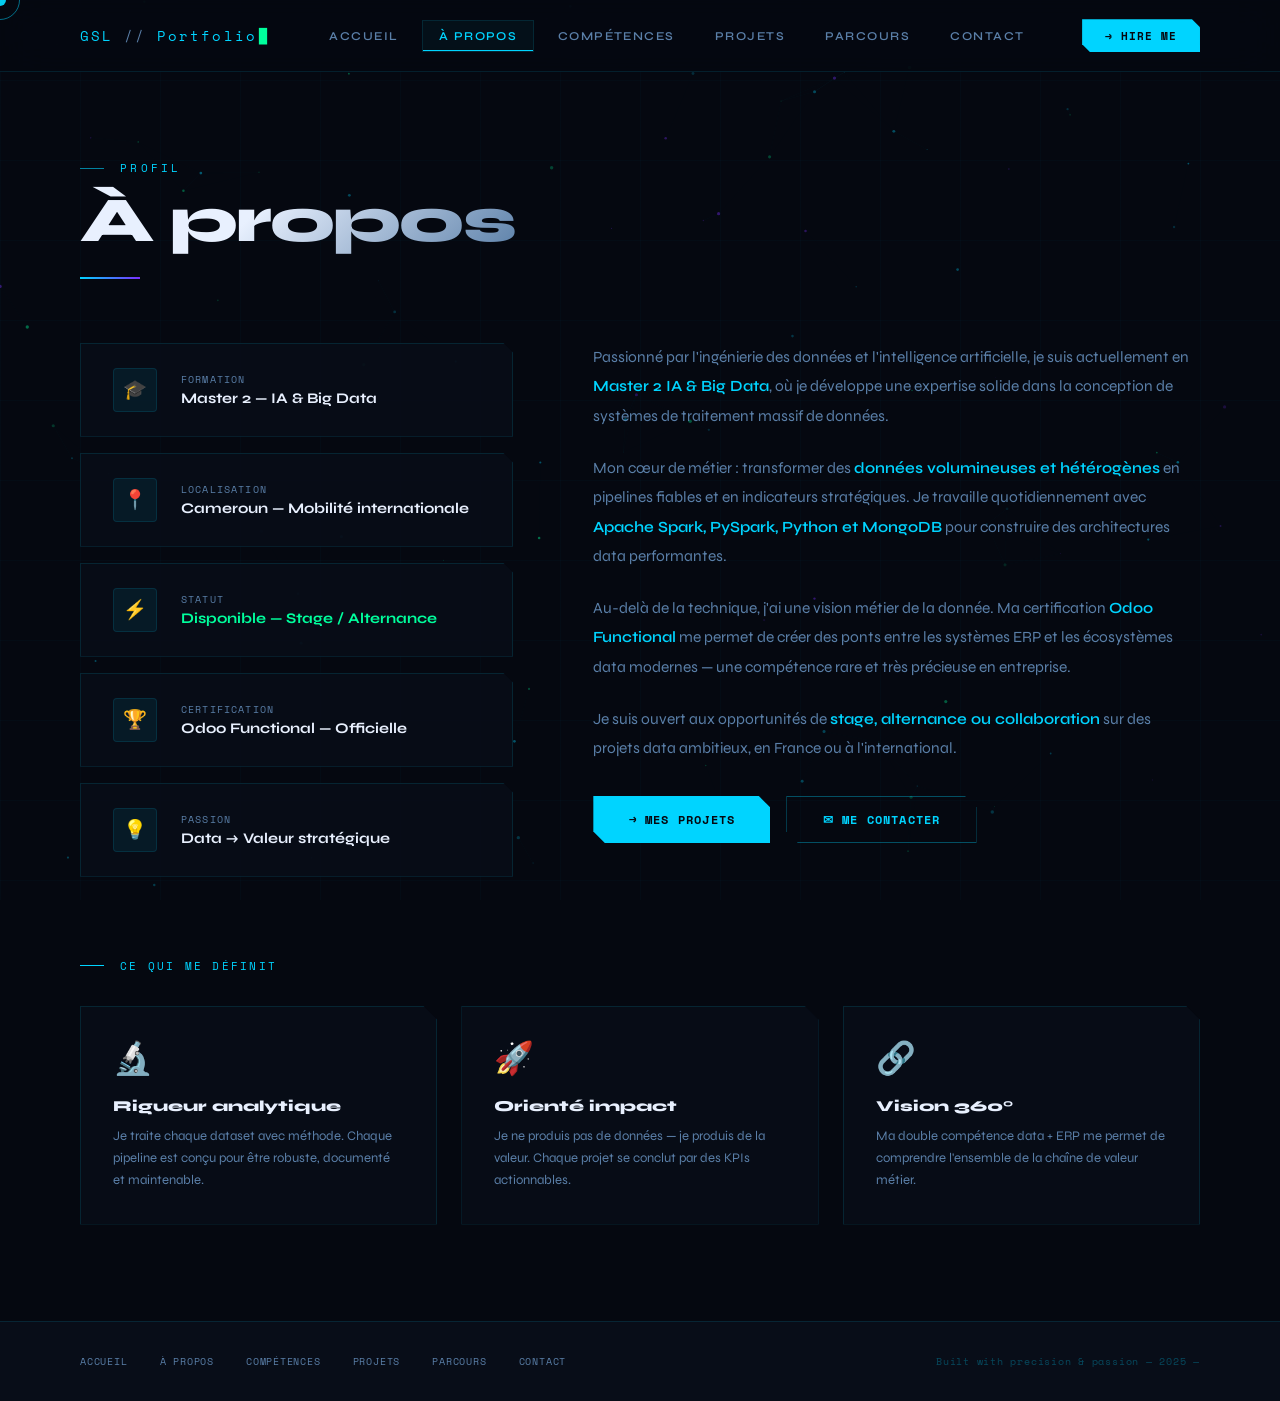
==== about.html @ a73e98d7 "Initial commit: Mon Portfolio" ====
<!DOCTYPE html>
<html lang="fr">
<head>
<meta charset="UTF-8">
<meta name="viewport" content="width=device-width, initial-scale=1.0">
<title>À propos — GEUTUI SAINT LOIC</title>
<link href="https://fonts.googleapis.com/css2?family=Space+Mono:wght@400;700&family=Syne:wght@400;600;700;800&display=swap" rel="stylesheet">
<link rel="stylesheet" href="shared.css">
<style>
.about-grid { display:grid; grid-template-columns:1fr 1.4fr; gap:5rem; align-items:start; margin-bottom:5rem; }
.about-cards { display:flex; flex-direction:column; gap:1rem; }
.about-card { background:var(--card); border:1px solid var(--border); padding:1.5rem 2rem; display:flex; align-items:center; gap:1.5rem; clip-path:polygon(0 0,calc(100% - 10px) 0,100% 10px,100% 100%,0 100%); transition:all .4s; }
.about-card:hover { border-color:rgba(0,212,255,.4); transform:translateX(8px); }
.about-card-icon { width:44px; height:44px; background:rgba(0,212,255,.07); border:1px solid var(--border); display:flex; align-items:center; justify-content:center; flex-shrink:0; font-size:1.2rem; border-radius:4px; }
.about-card-label { font-family:'Space Mono',monospace; font-size:.6rem; color:var(--muted); text-transform:uppercase; letter-spacing:.12em; }
.about-card-value { font-size:.92rem; font-weight:700; margin-top:.2rem; }
.about-text-block p { font-size:.97rem; color:var(--muted); line-height:1.9; margin-bottom:1.4rem; }
.about-text-block p strong { color:var(--accent); font-weight:600; }
.about-text-block p:last-child { margin-bottom:0; }

.about-values { margin-top:4rem; }
.values-title { font-family:'Space Mono',monospace; font-size:.7rem; color:var(--accent); letter-spacing:.2em; text-transform:uppercase; margin-bottom:2rem; display:flex; align-items:center; gap:1rem; }
.values-title::before { content:''; width:24px; height:1px; background:var(--accent); }
.values-grid { display:grid; grid-template-columns:repeat(3,1fr); gap:1.5rem; }
.value-card { background:var(--card); border:1px solid var(--border); padding:2rem; clip-path:polygon(0 0,calc(100% - 14px) 0,100% 14px,100% 100%,0 100%); transition:all .35s; position:relative; overflow:hidden; }
.value-card::after { content:''; position:absolute; top:0; left:0; right:0; height:2px; background:linear-gradient(90deg,var(--accent),transparent); opacity:0; transition:opacity .3s; }
.value-card:hover { border-color:rgba(0,212,255,.35); transform:translateY(-5px); }
.value-card:hover::after { opacity:1; }
.value-icon { font-size:2rem; margin-bottom:1.2rem; }
.value-name { font-size:.95rem; font-weight:800; margin-bottom:.6rem; }
.value-desc { font-size:.82rem; color:var(--muted); line-height:1.7; }

@media(max-width:1024px) { .about-grid{grid-template-columns:1fr;gap:2.5rem;} .values-grid{grid-template-columns:1fr 1fr;} }
@media(max-width:600px) { .values-grid{grid-template-columns:1fr;} }
</style>
</head>
<body>
<div id="cursor"></div>
<div id="cursor-ring"></div>
<div id="scroll-progress"></div>
<canvas id="bg-canvas"></canvas>
<div class="grid-overlay"></div>

<nav id="navbar">
  <a href="index.html" class="nav-logo">GSL<span style="color:var(--muted)"> // </span>Portfolio</a>
  <div class="nav-links">
    <a href="index.html">Accueil</a>
    <a href="about.html" class="active">À propos</a>
    <a href="skills.html">Compétences</a>
    <a href="projects.html">Projets</a>
    <a href="parcours.html">Parcours</a>
    <a href="contact.html">Contact</a>
  </div>
  <a href="mailto:geutuiloic@gmail.com" class="nav-cta">→ Hire me</a>
</nav>

<div class="page-header">
  <div class="page-header-label">Profil</div>
  <h1 class="page-header-title"><span class="grad">À propos</span></h1>
  <div class="page-header-line"></div>
</div>

<main>
  <div class="about-grid">
    <div class="about-cards">
      <div class="about-card reveal">
        <div class="about-card-icon">🎓</div>
        <div><div class="about-card-label">Formation</div><div class="about-card-value">Master 2 — IA & Big Data</div></div>
      </div>
      <div class="about-card reveal">
        <div class="about-card-icon">📍</div>
        <div><div class="about-card-label">Localisation</div><div class="about-card-value">Cameroun — Mobilité internationale</div></div>
      </div>
      <div class="about-card reveal">
        <div class="about-card-icon">⚡</div>
        <div><div class="about-card-label">Statut</div><div class="about-card-value" style="color:var(--accent3)">Disponible — Stage / Alternance</div></div>
      </div>
      <div class="about-card reveal">
        <div class="about-card-icon">🏆</div>
        <div><div class="about-card-label">Certification</div><div class="about-card-value">Odoo Functional — Officielle</div></div>
      </div>
      <div class="about-card reveal">
        <div class="about-card-icon">💡</div>
        <div><div class="about-card-label">Passion</div><div class="about-card-value">Data → Valeur stratégique</div></div>
      </div>
    </div>
    <div class="about-text-block reveal-right">
      <p>Passionné par l'ingénierie des données et l'intelligence artificielle, je suis actuellement en <strong>Master 2 IA & Big Data</strong>, où je développe une expertise solide dans la conception de systèmes de traitement massif de données.</p>
      <p>Mon cœur de métier : transformer des <strong>données volumineuses et hétérogènes</strong> en pipelines fiables et en indicateurs stratégiques. Je travaille quotidiennement avec <strong>Apache Spark, PySpark, Python et MongoDB</strong> pour construire des architectures data performantes.</p>
      <p>Au-delà de la technique, j'ai une vision métier de la donnée. Ma certification <strong>Odoo Functional</strong> me permet de créer des ponts entre les systèmes ERP et les écosystèmes data modernes — une compétence rare et très précieuse en entreprise.</p>
      <p>Je suis ouvert aux opportunités de <strong>stage, alternance ou collaboration</strong> sur des projets data ambitieux, en France ou à l'international.</p>
      <div style="margin-top:2rem;display:flex;gap:1rem;flex-wrap:wrap;">
        <a href="projects.html" class="btn-primary">→ Mes projets</a>
        <a href="contact.html" class="btn-secondary">✉ Me contacter</a>
      </div>
    </div>
  </div>

  <div class="about-values">
    <div class="values-title">Ce qui me définit</div>
    <div class="values-grid">
      <div class="value-card reveal">
        <div class="value-icon">🔬</div>
        <div class="value-name">Rigueur analytique</div>
        <div class="value-desc">Je traite chaque dataset avec méthode. Chaque pipeline est conçu pour être robuste, documenté et maintenable.</div>
      </div>
      <div class="value-card reveal">
        <div class="value-icon">🚀</div>
        <div class="value-name">Orienté impact</div>
        <div class="value-desc">Je ne produis pas de données — je produis de la valeur. Chaque projet se conclut par des KPIs actionnables.</div>
      </div>
      <div class="value-card reveal">
        <div class="value-icon">🔗</div>
        <div class="value-name">Vision 360°</div>
        <div class="value-desc">Ma double compétence data + ERP me permet de comprendre l'ensemble de la chaîne de valeur métier.</div>
      </div>
    </div>
  </div>
</main>

<footer>
  <div class="footer-links">
    <a href="index.html">Accueil</a><a href="about.html">À propos</a><a href="skills.html">Compétences</a>
    <a href="projects.html">Projets</a><a href="parcours.html">Parcours</a><a href="contact.html">Contact</a>
  </div>
  <div class="footer-copy">Built with precision & passion — 2025 —</div>
</footer>
<script src="shared.js"></script>
</body>
</html>
---- shared.css ----
:root {
  --bg: #050810;
  --bg2: #080d18;
  --bg3: #0c1422;
  --accent: #00d4ff;
  --accent2: #7b2fff;
  --accent3: #00ff9d;
  --accent4: #ff6b35;
  --text: #e8f0fe;
  --muted: #5a7fa8;
  --border: rgba(0,212,255,0.12);
  --card: rgba(8,13,24,0.95);
}

*, *::before, *::after { margin:0; padding:0; box-sizing:border-box; }
html { scroll-behavior: smooth; }
body {
  background: var(--bg);
  color: var(--text);
  font-family: 'Syne', sans-serif;
  overflow-x: hidden;
  cursor: none;
  min-height: 100vh;
  display: flex;
  flex-direction: column;
}

/* CURSOR */
#cursor { position:fixed; width:12px; height:12px; background:var(--accent); border-radius:50%; pointer-events:none; z-index:9999; transform:translate(-50%,-50%); mix-blend-mode:difference; transition:width .3s,height .3s,background .3s; }
#cursor-ring { position:fixed; width:40px; height:40px; border:1px solid rgba(0,212,255,0.5); border-radius:50%; pointer-events:none; z-index:9998; transform:translate(-50%,-50%); transition:width .4s,height .4s,border-color .3s; }
body:has(a:hover) #cursor, body:has(button:hover) #cursor { width:20px; height:20px; }
body:has(a:hover) #cursor-ring, body:has(button:hover) #cursor-ring { width:60px; height:60px; border-color:rgba(0,255,157,0.5); }

/* CANVAS */
#bg-canvas { position:fixed; inset:0; z-index:0; pointer-events:none; }
.grid-overlay { position:fixed; inset:0; background-image:linear-gradient(rgba(0,212,255,0.022) 1px,transparent 1px),linear-gradient(90deg,rgba(0,212,255,0.022) 1px,transparent 1px); background-size:80px 80px; pointer-events:none; z-index:0; }

/* SCROLL PROGRESS */
#scroll-progress { position:fixed; top:0; left:0; height:2px; background:linear-gradient(90deg,var(--accent),var(--accent2),var(--accent3)); z-index:9997; width:0%; transition:width .1s; }

/* NAV */
nav { position:fixed; top:0; left:0; right:0; display:flex; align-items:center; justify-content:space-between; padding:1.2rem 5rem; background:rgba(5,8,16,0.85); backdrop-filter:blur(24px) saturate(180%); border-bottom:1px solid var(--border); z-index:1000; transition:padding .3s; }
nav.scrolled { padding:.8rem 5rem; }
.nav-logo { font-family:'Space Mono',monospace; font-size:.85rem; color:var(--accent); letter-spacing:.15em; text-decoration:none; position:relative; }
.nav-logo::after { content:'▊'; animation:cursor-blink 1s infinite; margin-left:2px; color:var(--accent3); }
@keyframes cursor-blink { 0%,100%{opacity:1} 50%{opacity:0} }
.nav-links { display:flex; gap:.4rem; }
.nav-links a { text-decoration:none; color:var(--muted); font-size:.75rem; letter-spacing:.12em; text-transform:uppercase; font-weight:600; padding:.5rem 1rem; border:1px solid transparent; transition:all .3s; position:relative; }
.nav-links a::after { content:''; position:absolute; bottom:0; left:0; width:0; height:1px; background:var(--accent); transition:width .3s; }
.nav-links a:hover { color:var(--accent); }
.nav-links a:hover::after, .nav-links a.active::after { width:100%; }
.nav-links a.active { color:var(--accent); border-color:var(--border); background:rgba(0,212,255,0.04); }
.nav-cta { font-family:'Space Mono',monospace; font-size:.7rem; color:var(--bg); background:var(--accent); padding:.5rem 1.4rem; letter-spacing:.1em; text-transform:uppercase; text-decoration:none; font-weight:700; clip-path:polygon(0 0,calc(100% - 8px) 0,100% 8px,100% 100%,8px 100%,0 calc(100% - 8px)); transition:all .3s; }
.nav-cta:hover { background:var(--accent3); transform:translateY(-1px); }

/* PAGE HEADER */
.page-header { padding: 10rem 5rem 4rem; position:relative; z-index:1; }
.page-header-label { font-family:'Space Mono',monospace; font-size:.68rem; color:var(--accent); letter-spacing:.3em; text-transform:uppercase; margin-bottom:.8rem; display:flex; align-items:center; gap:1rem; }
.page-header-label::before { content:''; width:24px; height:1px; background:var(--accent); opacity:.6; }
.page-header-title { font-size:clamp(2.5rem,5vw,4rem); font-weight:800; line-height:1; letter-spacing:-.03em; }
.page-header-title .grad { background:linear-gradient(135deg,var(--text) 40%,var(--muted) 100%); -webkit-background-clip:text; -webkit-text-fill-color:transparent; background-clip:text; }
.page-header-line { width:60px; height:2px; background:linear-gradient(90deg,var(--accent),var(--accent2)); margin-top:1.5rem; }

/* MAIN */
main { flex:1; position:relative; z-index:1; padding:0 5rem 6rem; }

/* FOOTER */
footer { border-top:1px solid var(--border); padding:2rem 5rem; display:flex; justify-content:space-between; align-items:center; position:relative; z-index:1; background:var(--bg2); }
.footer-links { display:flex; gap:2rem; }
.footer-links a { font-family:'Space Mono',monospace; font-size:.62rem; color:var(--muted); text-decoration:none; letter-spacing:.08em; text-transform:uppercase; transition:color .3s; }
.footer-links a:hover { color:var(--accent); }
.footer-copy { font-family:'Space Mono',monospace; font-size:.6rem; color:rgba(0,212,255,.3); letter-spacing:.08em; }

/* ANIMATIONS */
@keyframes fadeInUp { from{opacity:0;transform:translateY(28px)} to{opacity:1;transform:translateY(0)} }
.reveal { opacity:0; transform:translateY(36px); transition:opacity .8s ease,transform .8s ease; }
.reveal.visible { opacity:1; transform:translateY(0); }
.reveal-left { opacity:0; transform:translateX(-30px); transition:opacity .8s ease,transform .8s ease; }
.reveal-left.visible { opacity:1; transform:translateX(0); }
.reveal-right { opacity:0; transform:translateX(30px); transition:opacity .8s ease,transform .8s ease; }
.reveal-right.visible { opacity:1; transform:translateX(0); }

/* TAGS */
.tag { font-family:'Space Mono',monospace; font-size:.6rem; padding:.22rem .65rem; border:1px solid rgba(0,212,255,.2); color:var(--muted); border-radius:2px; transition:all .25s; cursor:default; }
.tag:hover { color:var(--accent); border-color:rgba(0,212,255,.5); background:rgba(0,212,255,.04); }
.stack-tag { font-family:'Space Mono',monospace; font-size:.62rem; padding:.3rem .75rem; background:rgba(123,47,255,.08); border:1px solid rgba(123,47,255,.2); color:#b08aff; border-radius:2px; transition:all .25s; }
.stack-tag:hover { background:rgba(123,47,255,.15); border-color:rgba(123,47,255,.4); }

/* SCROLLBAR */
::-webkit-scrollbar { width:4px; }
::-webkit-scrollbar-track { background:var(--bg); }
::-webkit-scrollbar-thumb { background:linear-gradient(var(--accent),var(--accent2)); border-radius:2px; }

/* BTN */
.btn-primary { display:inline-flex; align-items:center; gap:.6rem; background:var(--accent); color:var(--bg); padding:.9rem 2.2rem; font-family:'Space Mono',monospace; font-size:.75rem; font-weight:700; letter-spacing:.1em; text-decoration:none; text-transform:uppercase; clip-path:polygon(0 0,calc(100% - 12px) 0,100% 12px,100% 100%,12px 100%,0 calc(100% - 12px)); transition:all .3s; position:relative; overflow:hidden; }
.btn-primary:hover { background:var(--accent3); transform:translateY(-3px); box-shadow:0 10px 30px rgba(0,212,255,.3); }
.btn-secondary { display:inline-flex; align-items:center; gap:.6rem; background:transparent; color:var(--accent); padding:.9rem 2.2rem; font-family:'Space Mono',monospace; font-size:.75rem; font-weight:700; letter-spacing:.1em; text-decoration:none; text-transform:uppercase; border:1px solid rgba(0,212,255,.35); clip-path:polygon(0 0,calc(100% - 12px) 0,100% 12px,100% 100%,12px 100%,0 calc(100% - 12px)); transition:all .3s; }
.btn-secondary:hover { border-color:var(--accent); background:rgba(0,212,255,.08); transform:translateY(-3px); }

/* CARD */
.glass-card { background:var(--card); border:1px solid var(--border); transition:all .35s; }
.glass-card:hover { border-color:rgba(0,212,255,.35); }

@media(max-width:1024px) {
  nav { padding:1rem 2rem; }
  nav.scrolled { padding:.8rem 2rem; }
  .page-header { padding:8rem 2rem 3rem; }
  main { padding:0 2rem 4rem; }
  footer { flex-direction:column; gap:1rem; padding:1.5rem 2rem; text-align:center; }
  .footer-links { flex-wrap:wrap; justify-content:center; gap:1rem; }
}
@media(max-width:600px) {
  .nav-links { display:none; }
}
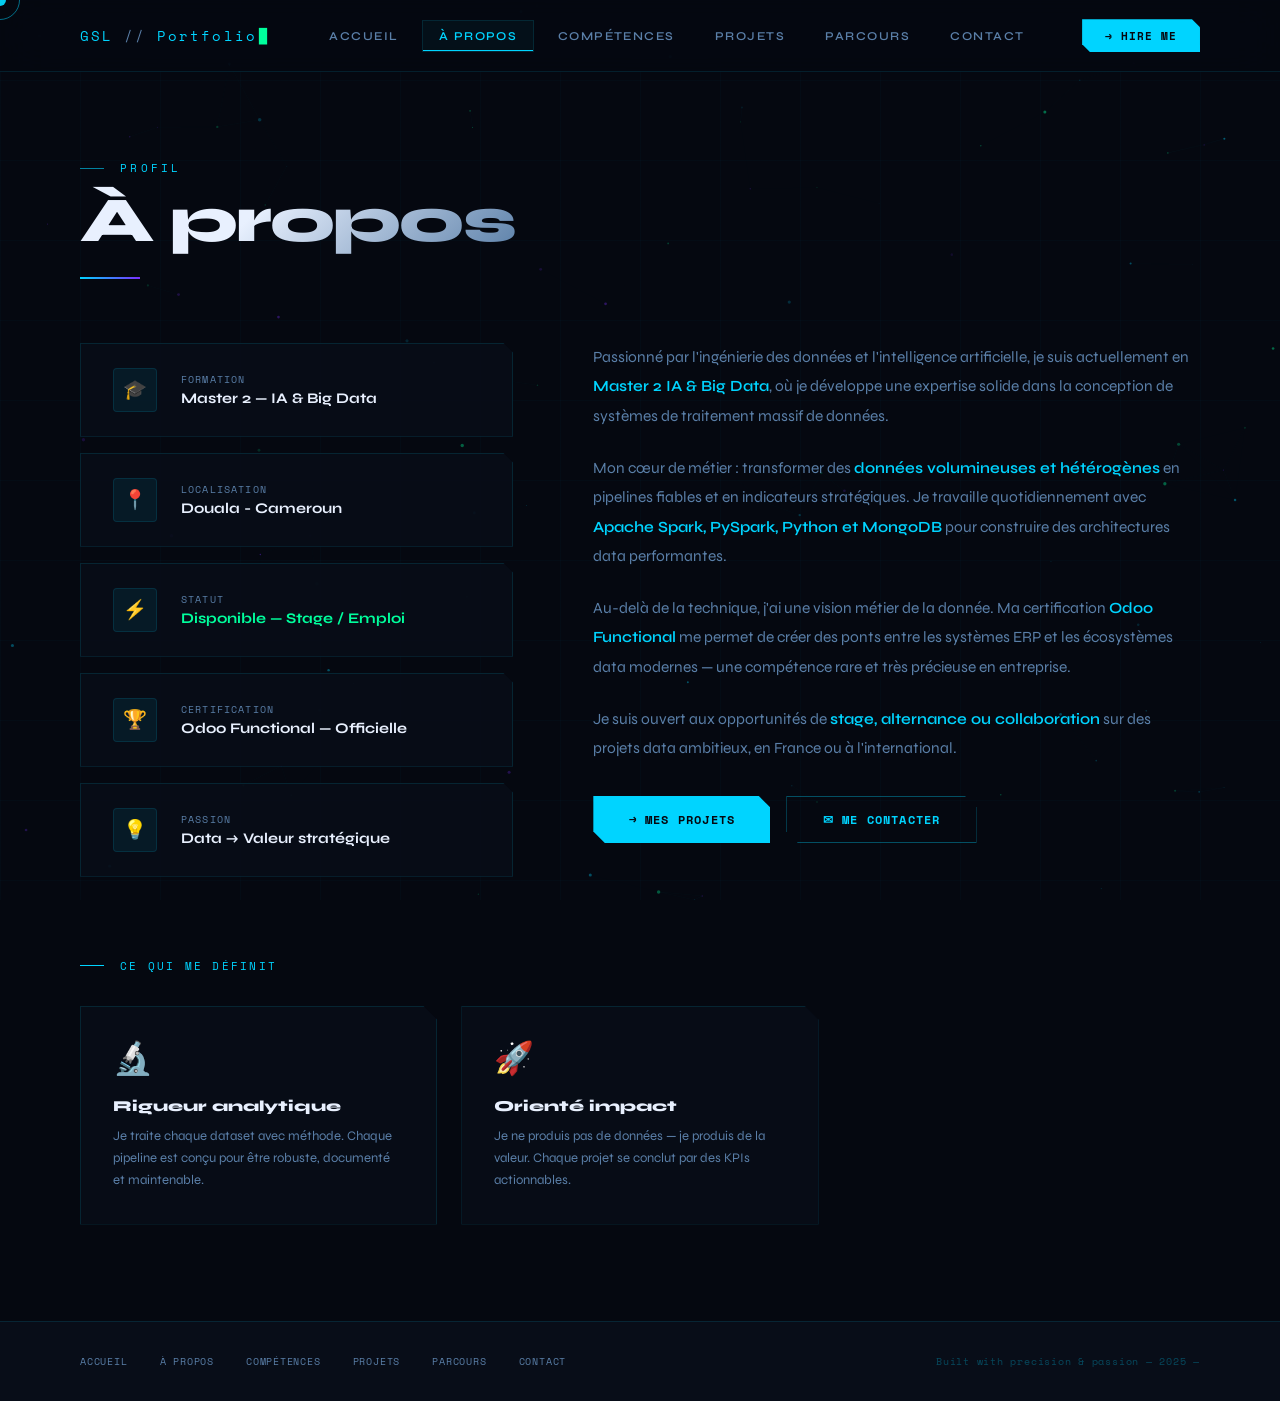
==== commit 2d49dce0: "Mise à jour" ====
--- a/about.html
+++ b/about.html
@@ -69,11 +69,11 @@
       </div>
       <div class="about-card reveal">
         <div class="about-card-icon">📍</div>
-        <div><div class="about-card-label">Localisation</div><div class="about-card-value">Cameroun — Mobilité internationale</div></div>
+        <div><div class="about-card-label">Localisation</div><div class="about-card-value">Douala - Cameroun</div></div>
       </div>
       <div class="about-card reveal">
         <div class="about-card-icon">⚡</div>
-        <div><div class="about-card-label">Statut</div><div class="about-card-value" style="color:var(--accent3)">Disponible — Stage / Alternance</div></div>
+        <div><div class="about-card-label">Statut</div><div class="about-card-value" style="color:var(--accent3)">Disponible — Stage / Emploi</div></div>
       </div>
       <div class="about-card reveal">
         <div class="about-card-icon">🏆</div>
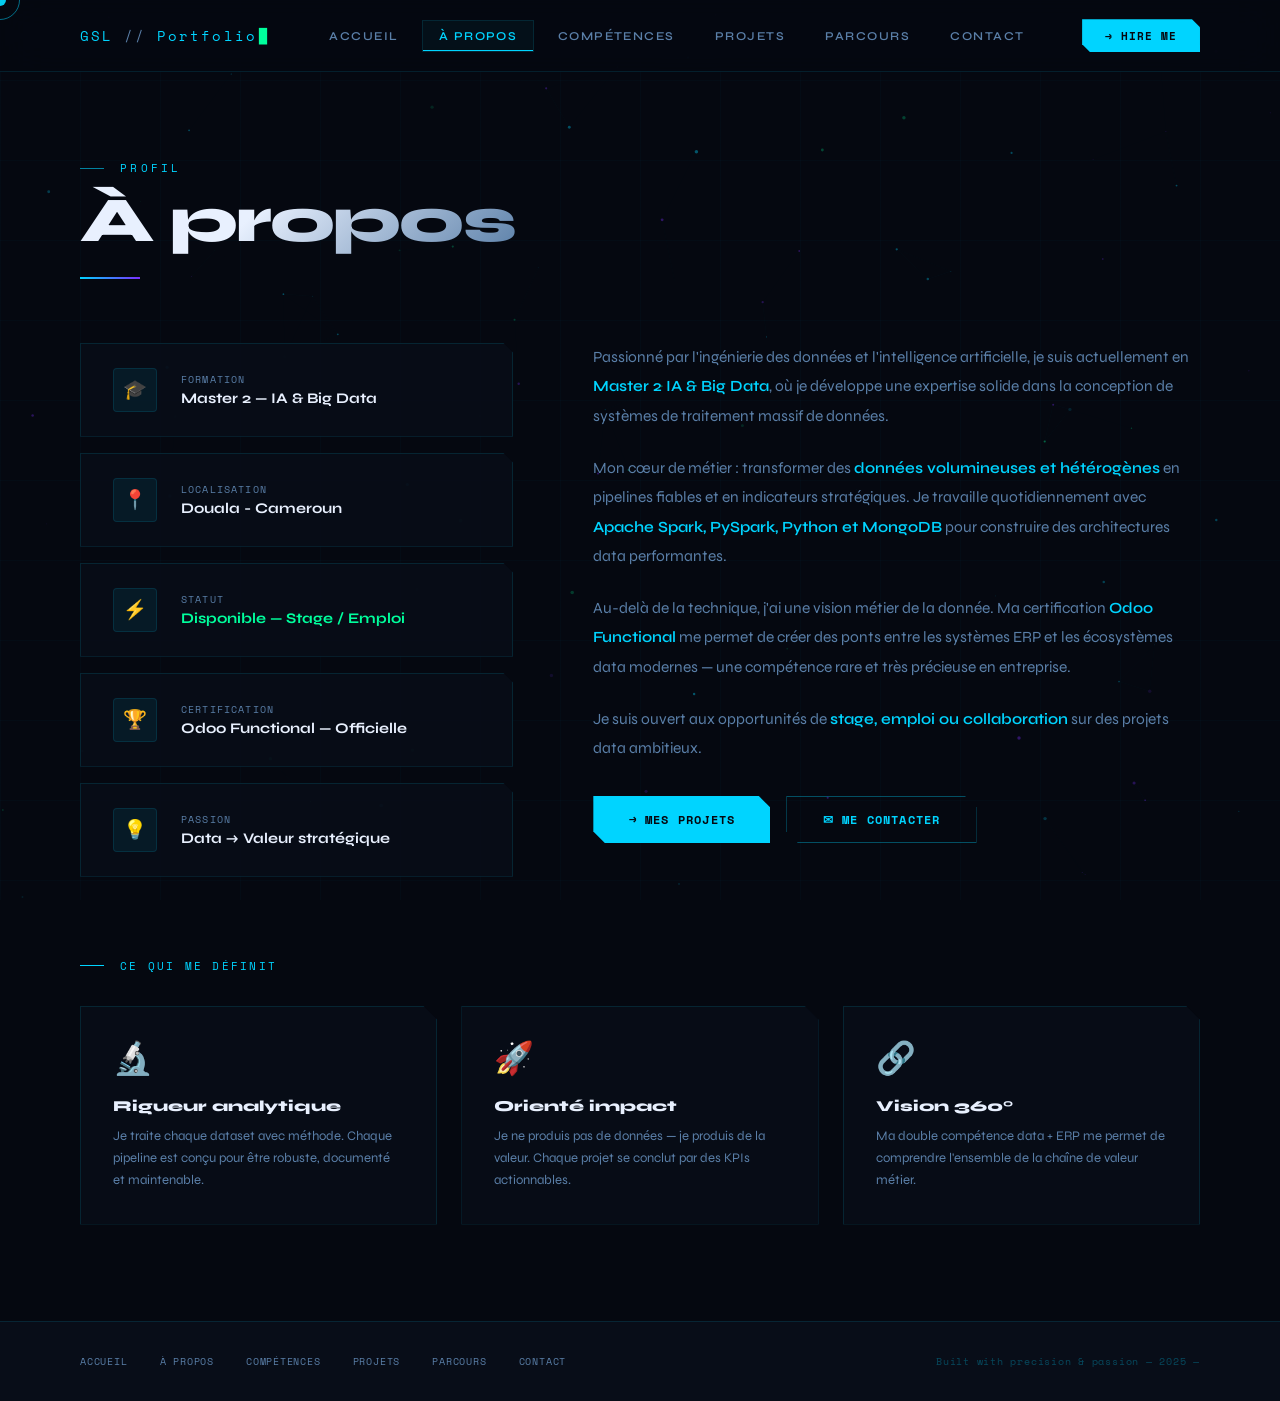
==== commit 6cc0eb92: "Mise à jour" ====
--- a/about.html
+++ b/about.html
@@ -88,7 +88,7 @@
       <p>Passionné par l'ingénierie des données et l'intelligence artificielle, je suis actuellement en <strong>Master 2 IA & Big Data</strong>, où je développe une expertise solide dans la conception de systèmes de traitement massif de données.</p>
       <p>Mon cœur de métier : transformer des <strong>données volumineuses et hétérogènes</strong> en pipelines fiables et en indicateurs stratégiques. Je travaille quotidiennement avec <strong>Apache Spark, PySpark, Python et MongoDB</strong> pour construire des architectures data performantes.</p>
       <p>Au-delà de la technique, j'ai une vision métier de la donnée. Ma certification <strong>Odoo Functional</strong> me permet de créer des ponts entre les systèmes ERP et les écosystèmes data modernes — une compétence rare et très précieuse en entreprise.</p>
-      <p>Je suis ouvert aux opportunités de <strong>stage, alternance ou collaboration</strong> sur des projets data ambitieux, en France ou à l'international.</p>
+      <p>Je suis ouvert aux opportunités de <strong>stage, emploi ou collaboration</strong> sur des projets data ambitieux.</p>
       <div style="margin-top:2rem;display:flex;gap:1rem;flex-wrap:wrap;">
         <a href="projects.html" class="btn-primary">→ Mes projets</a>
         <a href="contact.html" class="btn-secondary">✉ Me contacter</a>
